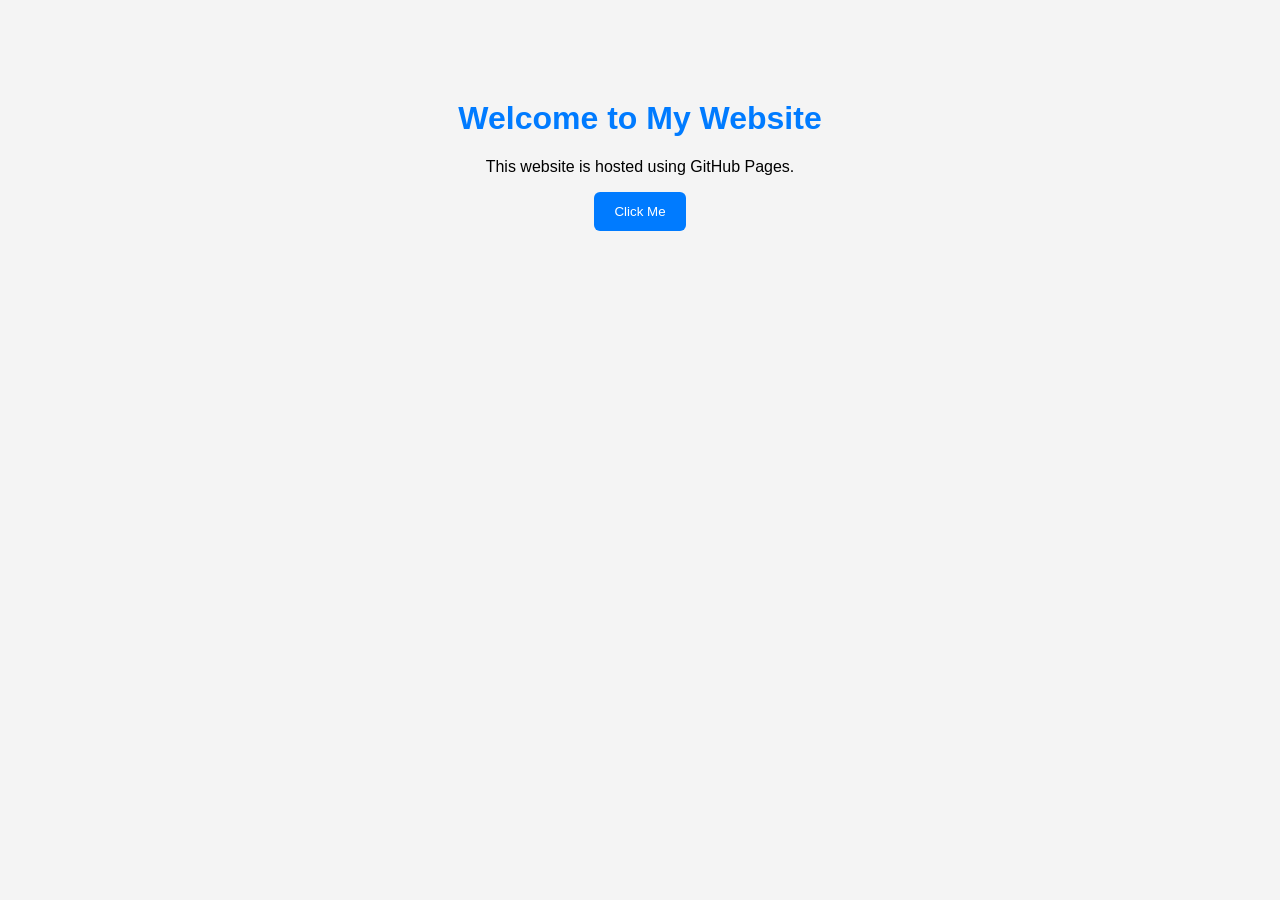
==== index.html @ 3cc074f6 "First website" ====
<!DOCTYPE html>
<html lang="en">
<head>
    <meta charset="UTF-8">
    <meta name="viewport" content="width=device-width, initial-scale=1.0">
    <title>My Static Website</title>

    <link rel="stylesheet" href="style.css">
</head>
<body>

    <h1>Welcome to My Website</h1>
    <p>This website is hosted using GitHub Pages.</p>

    <button onclick="showMessage()">Click Me</button>

    <script src="script.js"></script>

</body>
</html>
---- style.css ----
body{
    font-family: Arial, sans-serif;
    background:#f4f4f4;
    text-align:center;
    margin-top:100px;
}

h1{
    color:#007BFF;
}

button{
    padding:12px 20px;
    background:#007BFF;
    color:white;
    border:none;
    border-radius:6px;
    cursor:pointer;
}

button:hover{
    background:#0056b3;
}
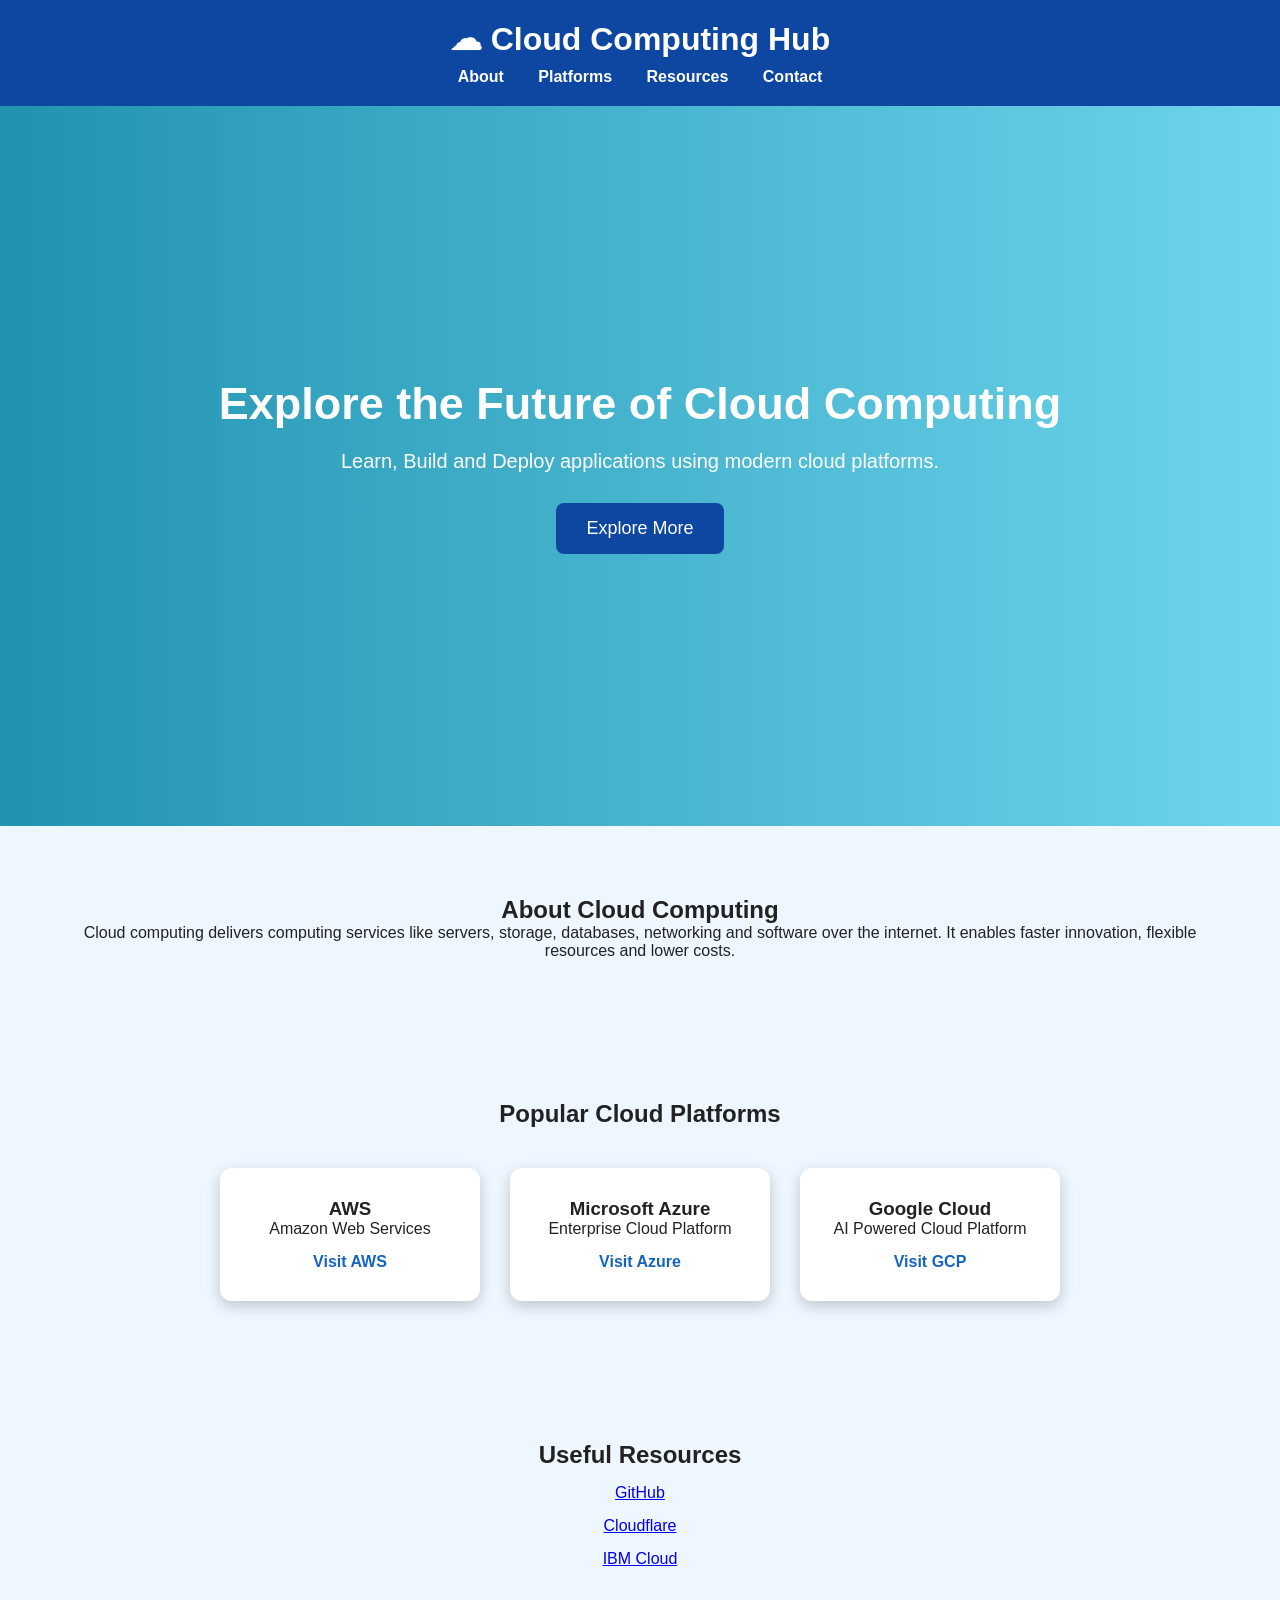
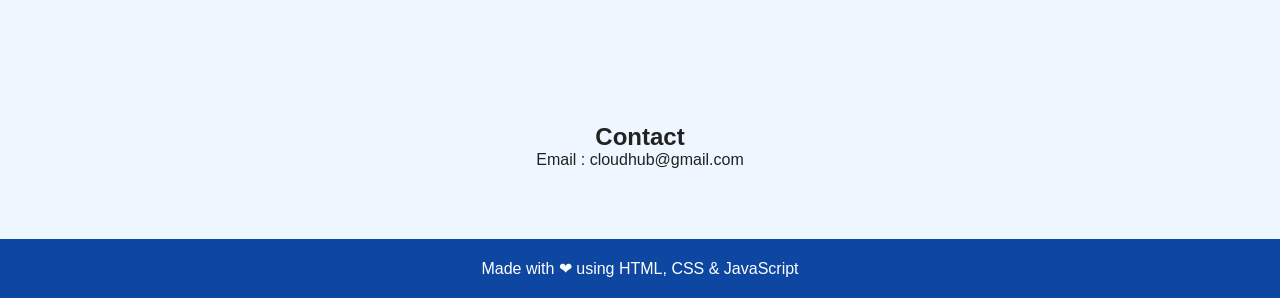
==== commit d460d5f7: "Updated Cloud Computing website" ====
--- a/index.html
+++ b/index.html
@@ -3,18 +3,139 @@
 <head>
     <meta charset="UTF-8">
     <meta name="viewport" content="width=device-width, initial-scale=1.0">
-    <title>My Static Website</title>
+    <title>Cloud Computing Hub</title>
 
     <link rel="stylesheet" href="style.css">
 </head>
+
 <body>
 
-    <h1>Welcome to My Website</h1>
-    <p>This website is hosted using GitHub Pages.</p>
+<header>
+    <h1>☁ Cloud Computing Hub</h1>
 
-    <button onclick="showMessage()">Click Me</button>
+    <nav>
+        <a href="#about">About</a>
+        <a href="#services">Platforms</a>
+        <a href="#resources">Resources</a>
+        <a href="#contact">Contact</a>
+    </nav>
+</header>
 
-    <script src="script.js"></script>
+<section class="hero">
+
+    <h2>Explore the Future of Cloud Computing</h2>
+
+    <p>
+        Learn, Build and Deploy applications using modern cloud platforms.
+    </p>
+
+    <button onclick="showMessage()">
+        Explore More
+    </button>
+
+</section>
+
+<section id="about">
+
+<h2>About Cloud Computing</h2>
+
+<p>
+Cloud computing delivers computing services like servers,
+storage, databases, networking and software over the internet.
+It enables faster innovation, flexible resources and lower costs.
+</p>
+
+</section>
+
+<section id="services">
+
+<h2>Popular Cloud Platforms</h2>
+
+<div class="cards">
+
+<div class="card">
+<h3>AWS</h3>
+<p>Amazon Web Services</p>
+
+<a href="https://aws.amazon.com" target="_blank">
+Visit AWS
+</a>
+
+</div>
+
+<div class="card">
+
+<h3>Microsoft Azure</h3>
+
+<p>Enterprise Cloud Platform</p>
+
+<a href="https://azure.microsoft.com" target="_blank">
+Visit Azure
+</a>
+
+</div>
+
+<div class="card">
+
+<h3>Google Cloud</h3>
+
+<p>AI Powered Cloud Platform</p>
+
+<a href="https://cloud.google.com" target="_blank">
+Visit GCP
+</a>
+
+</div>
+
+</div>
+
+</section>
+
+<section id="resources">
+
+<h2>Useful Resources</h2>
+
+<ul>
+
+<li>
+<a href="https://github.com" target="_blank">
+GitHub
+</a>
+</li>
+
+<li>
+<a href="https://www.cloudflare.com" target="_blank">
+Cloudflare
+</a>
+</li>
+
+<li>
+<a href="https://www.ibm.com/cloud" target="_blank">
+IBM Cloud
+</a>
+</li>
+
+</ul>
+
+</section>
+
+<section id="contact">
+
+<h2>Contact</h2>
+
+<p>Email : cloudhub@gmail.com</p>
+
+</section>
+
+<footer>
+
+<p>
+Made with ❤ using HTML, CSS & JavaScript
+</p>
+
+</footer>
+
+<script src="script.js"></script>
 
 </body>
 </html>
--- a/style.css
+++ b/style.css
@@ -1,23 +1,175 @@
-body{
-    font-family: Arial, sans-serif;
-    background:#f4f4f4;
-    text-align:center;
-    margin-top:100px;
+*{
+margin:0;
+padding:0;
+box-sizing:border-box;
+font-family:Arial, sans-serif;
 }
 
-h1{
-    color:#007BFF;
+body{
+background:#eef6ff;
+color:#222;
+}
+
+header{
+background:#0d47a1;
+color:white;
+padding:20px;
+text-align:center;
+}
+
+nav{
+margin-top:10px;
+}
+
+nav a{
+color:white;
+text-decoration:none;
+margin:15px;
+font-weight:bold;
+}
+
+nav a:hover{
+color:yellow;
+}
+
+.hero{
+
+height:80vh;
+
+display:flex;
+
+justify-content:center;
+
+align-items:center;
+
+flex-direction:column;
+
+background:linear-gradient(to right,#2193b0,#6dd5ed);
+
+color:white;
+
+text-align:center;
+
+}
+
+.hero h2{
+
+font-size:45px;
+
+margin-bottom:20px;
+
+}
+
+.hero p{
+
+font-size:20px;
+
+margin-bottom:30px;
+
 }
 
 button{
-    padding:12px 20px;
-    background:#007BFF;
-    color:white;
-    border:none;
-    border-radius:6px;
-    cursor:pointer;
+
+padding:15px 30px;
+
+border:none;
+
+background:#0d47a1;
+
+color:white;
+
+border-radius:8px;
+
+cursor:pointer;
+
+font-size:18px;
+
 }
 
 button:hover{
-    background:#0056b3;
+
+background:#1565c0;
+
+}
+
+section{
+
+padding:70px;
+
+text-align:center;
+
+}
+
+.cards{
+
+display:flex;
+
+justify-content:center;
+
+gap:30px;
+
+margin-top:40px;
+
+flex-wrap:wrap;
+
+}
+
+.card{
+
+background:white;
+
+padding:30px;
+
+width:260px;
+
+border-radius:12px;
+
+box-shadow:0 5px 15px rgba(0,0,0,.2);
+
+transition:.3s;
+
+}
+
+.card:hover{
+
+transform:translateY(-10px);
+
+}
+
+.card a{
+
+display:inline-block;
+
+margin-top:15px;
+
+text-decoration:none;
+
+color:#1565c0;
+
+font-weight:bold;
+
+}
+
+ul{
+
+list-style:none;
+
+}
+
+ul li{
+
+margin:15px;
+
+}
+
+footer{
+
+background:#0d47a1;
+
+color:white;
+
+padding:20px;
+
+text-align:center;
+
 }
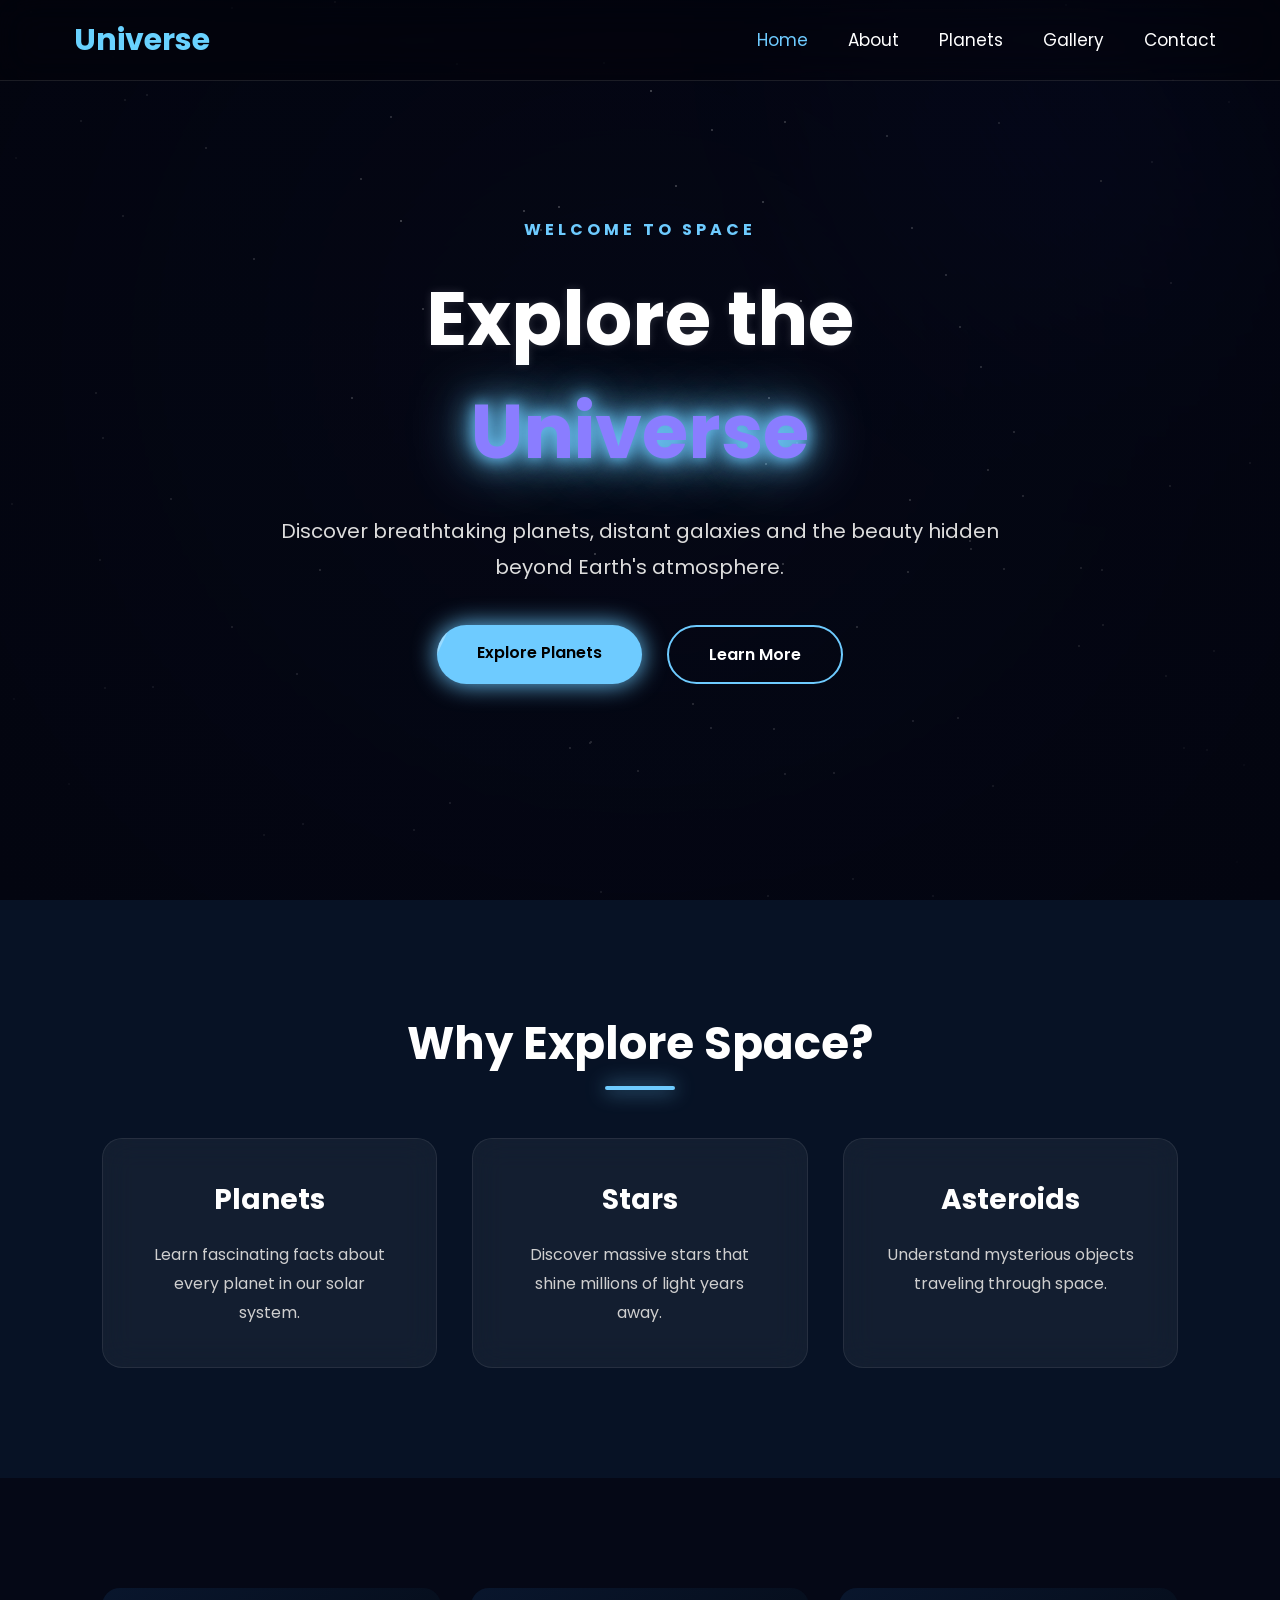
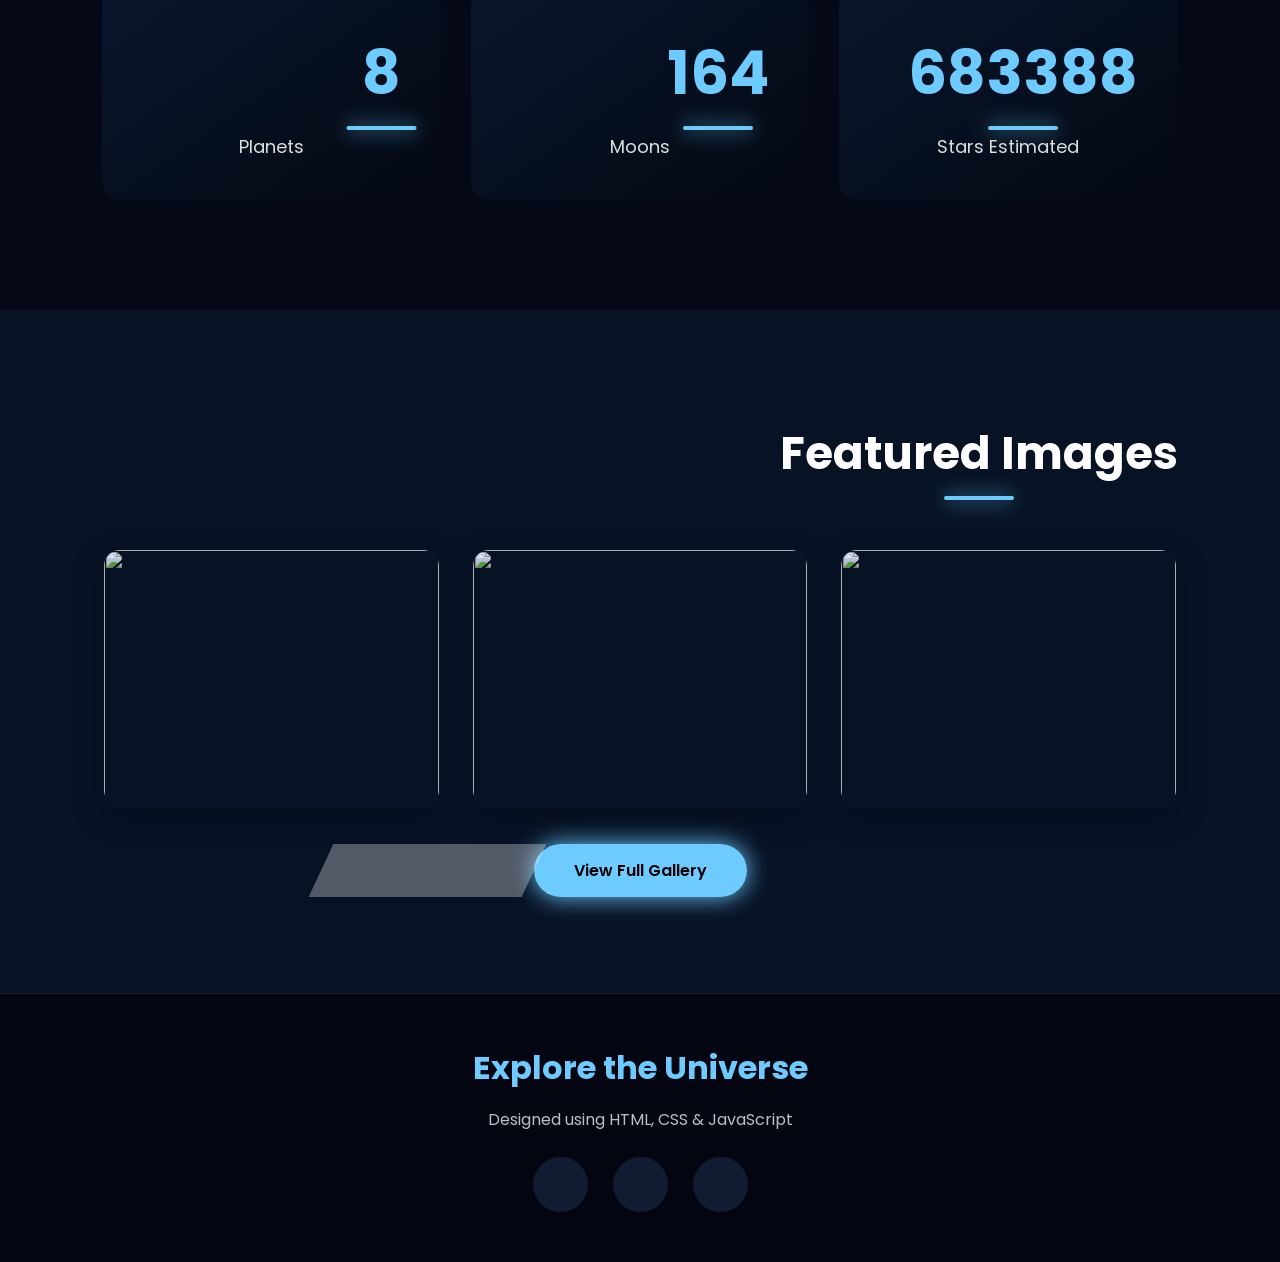
==== commit 4ed6e067: "Completed Universe website" ====
--- a/index.html
+++ b/index.html
@@ -3,137 +3,210 @@
 <head>
     <meta charset="UTF-8">
     <meta name="viewport" content="width=device-width, initial-scale=1.0">
-    <title>Cloud Computing Hub</title>
+    <title>Explore the Universe</title>
 
     <link rel="stylesheet" href="style.css">
+
+    <link href="https://fonts.googleapis.com/css2?family=Poppins:wght@300;400;600;700&display=swap" rel="stylesheet">
+
+    <script src="https://kit.fontawesome.com/4d5f1e89b4.js" crossorigin="anonymous"></script>
 </head>
 
 <body>
 
+<div id="loader">
+    <div class="planet-loader"></div>
+    <h2>Launching...</h2>
+</div>
+
 <header>
-    <h1>☁ Cloud Computing Hub</h1>
-
-    <nav>
-        <a href="#about">About</a>
-        <a href="#services">Platforms</a>
-        <a href="#resources">Resources</a>
-        <a href="#contact">Contact</a>
-    </nav>
+
+<nav>
+
+<h1 class="logo">
+<i class="fas fa-rocket"></i> Universe
+</h1>
+
+<ul>
+
+<li><a href="index.html" class="active">Home</a></li>
+
+<li><a href="about.html">About</a></li>
+
+<li><a href="planet.html">Planets</a></li>
+
+<li><a href="gallery.html">Gallery</a></li>
+
+<li><a href="contact.html">Contact</a></li>
+
+</ul>
+
+</nav>
+
 </header>
 
 <section class="hero">
 
-    <h2>Explore the Future of Cloud Computing</h2>
-
-    <p>
-        Learn, Build and Deploy applications using modern cloud platforms.
-    </p>
-
-    <button onclick="showMessage()">
-        Explore More
-    </button>
-
-</section>
-
-<section id="about">
-
-<h2>About Cloud Computing</h2>
-
-<p>
-Cloud computing delivers computing services like servers,
-storage, databases, networking and software over the internet.
-It enables faster innovation, flexible resources and lower costs.
-</p>
-
-</section>
-
-<section id="services">
-
-<h2>Popular Cloud Platforms</h2>
+<div class="overlay"></div>
+
+<div class="hero-content">
+
+<h4>WELCOME TO SPACE</h4>
+
+<h1>
+Explore the <span>Universe</span>
+</h1>
+
+<p>
+
+Discover breathtaking planets, distant galaxies and
+the beauty hidden beyond Earth's atmosphere.
+
+</p>
+
+<div class="buttons">
+
+<a href="planet.html" class="btn">
+Explore Planets
+</a>
+
+<a href="about.html" class="btn2">
+Learn More
+</a>
+
+</div>
+
+</div>
+
+</section>
+
+<section class="features">
+
+<h2>Why Explore Space?</h2>
 
 <div class="cards">
 
 <div class="card">
-<h3>AWS</h3>
-<p>Amazon Web Services</p>
-
-<a href="https://aws.amazon.com" target="_blank">
-Visit AWS
+
+<i class="fas fa-globe"></i>
+
+<h3>Planets</h3>
+
+<p>
+
+Learn fascinating facts about every planet in our
+solar system.
+
+</p>
+
+</div>
+
+<div class="card">
+
+<i class="fas fa-star"></i>
+
+<h3>Stars</h3>
+
+<p>
+
+Discover massive stars that shine millions of light
+years away.
+
+</p>
+
+</div>
+
+<div class="card">
+
+<i class="fas fa-meteor"></i>
+
+<h3>Asteroids</h3>
+
+<p>
+
+Understand mysterious objects traveling through space.
+
+</p>
+
+</div>
+
+</div>
+
+</section>
+
+<section class="stats">
+
+<div class="stat">
+
+<h2 class="counter" data-target="8">0</h2>
+
+<p>Planets</p>
+
+</div>
+
+<div class="stat">
+
+<h2 class="counter" data-target="200">0</h2>
+
+<p>Moons</p>
+
+</div>
+
+<div class="stat">
+
+<h2 class="counter" data-target="1000000">0</h2>
+
+<p>Stars Estimated</p>
+
+</div>
+
+</section>
+
+<section class="gallery-preview">
+
+<h2>Featured Images</h2>
+
+<div class="gallery-grid">
+
+<img src="images/earth.jpg">
+
+<img src="images/mars.jpg">
+
+<img src="images/stars.jpg">
+
+</div>
+
+<a href="gallery.html" class="btn">
+View Full Gallery
 </a>
 
-</div>
-
-<div class="card">
-
-<h3>Microsoft Azure</h3>
-
-<p>Enterprise Cloud Platform</p>
-
-<a href="https://azure.microsoft.com" target="_blank">
-Visit Azure
-</a>
-
-</div>
-
-<div class="card">
-
-<h3>Google Cloud</h3>
-
-<p>AI Powered Cloud Platform</p>
-
-<a href="https://cloud.google.com" target="_blank">
-Visit GCP
-</a>
-
-</div>
-
-</div>
-
-</section>
-
-<section id="resources">
-
-<h2>Useful Resources</h2>
-
-<ul>
-
-<li>
-<a href="https://github.com" target="_blank">
-GitHub
-</a>
-</li>
-
-<li>
-<a href="https://www.cloudflare.com" target="_blank">
-Cloudflare
-</a>
-</li>
-
-<li>
-<a href="https://www.ibm.com/cloud" target="_blank">
-IBM Cloud
-</a>
-</li>
-
-</ul>
-
-</section>
-
-<section id="contact">
-
-<h2>Contact</h2>
-
-<p>Email : cloudhub@gmail.com</p>
-
 </section>
 
 <footer>
 
-<p>
-Made with ❤ using HTML, CSS & JavaScript
-</p>
+<h3>Explore the Universe</h3>
+
+<p>
+
+Designed using HTML, CSS & JavaScript
+
+</p>
+
+<div class="social">
+
+<i class="fab fa-instagram"></i>
+
+<i class="fab fa-github"></i>
+
+<i class="fab fa-linkedin"></i>
+
+</div>
 
 </footer>
+
+<button id="topBtn">
+<i class="fas fa-arrow-up"></i>
+</button>
 
 <script src="script.js"></script>
 
--- a/style.css
+++ b/style.css
@@ -1,175 +1,1088 @@
+/* ===========================
+   GOOGLE FONT & RESET
+=========================== */
+
 *{
-margin:0;
-padding:0;
-box-sizing:border-box;
-font-family:Arial, sans-serif;
+    margin:0;
+    padding:0;
+    box-sizing:border-box;
+    font-family:'Poppins',sans-serif;
+}
+
+html{
+    scroll-behavior:smooth;
 }
 
 body{
-background:#eef6ff;
-color:#222;
-}
+    background:#050816;
+    color:white;
+    overflow-x:hidden;
+}
+
+/* ===========================
+   LOADER
+=========================== */
+
+#loader{
+    position:fixed;
+    inset:0;
+    background:#050816;
+    display:flex;
+    justify-content:center;
+    align-items:center;
+    flex-direction:column;
+    z-index:9999;
+}
+
+.planet-loader{
+    width:90px;
+    height:90px;
+    border-radius:50%;
+    border:8px solid rgba(255,255,255,.2);
+    border-top:8px solid #6ecbff;
+    animation:spin 1s linear infinite;
+    margin-bottom:20px;
+}
+
+@keyframes spin{
+    from{
+        transform:rotate(0deg);
+    }
+    to{
+        transform:rotate(360deg);
+    }
+}
+
+/* ===========================
+   NAVBAR
+=========================== */
 
 header{
-background:#0d47a1;
+    position:fixed;
+    width:100%;
+    top:0;
+    left:0;
+    z-index:1000;
+    background:rgba(0,0,0,.25);
+    backdrop-filter:blur(18px);
+    border-bottom:1px solid rgba(255,255,255,.1);
+}
+
+nav{
+    width:90%;
+    margin:auto;
+    height:80px;
+    display:flex;
+    justify-content:space-between;
+    align-items:center;
+}
+
+.logo{
+    color:#69d2ff;
+    font-size:30px;
+    font-weight:700;
+}
+
+.logo i{
+    margin-right:10px;
+}
+
+nav ul{
+    list-style:none;
+    display:flex;
+    gap:40px;
+}
+
+nav ul li a{
+    text-decoration:none;
+    color:white;
+    font-size:17px;
+    transition:.3s;
+    position:relative;
+}
+
+nav ul li a:hover,
+.active{
+    color:#6ecbff;
+}
+
+nav ul li a::after{
+    content:"";
+    position:absolute;
+    left:0;
+    bottom:-8px;
+    width:0%;
+    height:2px;
+    background:#6ecbff;
+    transition:.4s;
+}
+
+nav ul li a:hover::after{
+    width:100%;
+}
+
+/* ===========================
+   HERO SECTION
+=========================== */
+
+.hero{
+    height:100vh;
+    display:flex;
+    justify-content:center;
+    align-items:center;
+    text-align:center;
+    position:relative;
+    overflow:hidden;
+    background:
+    linear-gradient(rgba(5,8,22,.55),rgba(5,8,22,.8)),
+    url("images/stars.jpg");
+    background-size:cover;
+    background-position:center;
+}
+
+.overlay{
+    position:absolute;
+    width:100%;
+    height:100%;
+    background:radial-gradient(circle,transparent,#030510);
+}
+
+.hero-content{
+    position:relative;
+    z-index:10;
+    width:70%;
+}
+
+.hero-content h4{
+    color:#6ecbff;
+    letter-spacing:4px;
+    margin-bottom:20px;
+    animation:fadeDown 1s;
+}
+
+.hero-content h1{
+    font-size:75px;
+    margin-bottom:25px;
+    animation:fadeUp 1s;
+}
+
+.hero-content h1 span{
+    color:#8a7dff;
+}
+
+.hero-content p{
+    color:#ddd;
+    line-height:1.8;
+    font-size:20px;
+    margin-bottom:40px;
+}
+
+/* ===========================
+   BUTTONS
+=========================== */
+
+.buttons{
+    display:flex;
+    justify-content:center;
+    gap:25px;
+    flex-wrap:wrap;
+}
+
+.btn,
+.btn2{
+    padding:15px 40px;
+    border-radius:50px;
+    text-decoration:none;
+    font-weight:600;
+    transition:.4s;
+}
+
+.btn{
+    background:#6ecbff;
+    color:#000;
+    box-shadow:0 0 25px #6ecbff;
+}
+
+.btn:hover{
+    transform:translateY(-6px);
+    box-shadow:0 0 40px #6ecbff;
+}
+
+.btn2{
+    border:2px solid #6ecbff;
+    color:white;
+}
+
+.btn2:hover{
+    background:#6ecbff;
+    color:black;
+}
+
+/* ===========================
+   SECTION COMMON
+=========================== */
+
+section{
+    padding:110px 8%;
+}
+
+section h2{
+    text-align:center;
+    font-size:45px;
+    margin-bottom:60px;
+}
+
+/* ===========================
+   ANIMATIONS
+=========================== */
+
+@keyframes fadeUp{
+    from{
+        opacity:0;
+        transform:translateY(50px);
+    }
+    to{
+        opacity:1;
+        transform:translateY(0);
+    }
+}
+
+@keyframes fadeDown{
+    from{
+        opacity:0;
+        transform:translateY(-50px);
+    }
+    to{
+        opacity:1;
+        transform:translateY(0);
+    }
+}
+
+/* ===========================
+   FLOATING STARS
+=========================== */
+
+body::before{
+    content:"";
+    position:fixed;
+    width:2px;
+    height:2px;
+    background:white;
+    box-shadow:
+    80px 120px white,
+    200px 50px white,
+    400px 220px white,
+    650px 90px white,
+    800px 300px white,
+    1100px 180px white,
+    1300px 70px white,
+    1500px 260px white,
+    1700px 120px white;
+    animation:twinkle 3s infinite alternate;
+}
+
+@keyframes twinkle{
+    from{
+        opacity:.3;
+    }
+    to{
+        opacity:1;
+    }
+}
+/* ==========================================
+   FEATURES SECTION
+========================================== */
+
+.features{
+    background:#071225;
+}
+
+.cards{
+    display:grid;
+    grid-template-columns:repeat(auto-fit,minmax(280px,1fr));
+    gap:35px;
+}
+
+.card{
+    background:rgba(255,255,255,.05);
+    backdrop-filter:blur(15px);
+    border:1px solid rgba(255,255,255,.08);
+    border-radius:20px;
+    padding:40px;
+    text-align:center;
+    transition:.5s;
+    cursor:pointer;
+}
+
+.card:hover{
+    transform:translateY(-15px) scale(1.03);
+    box-shadow:0 15px 40px rgba(110,203,255,.3);
+}
+
+.card i{
+    font-size:60px;
+    color:#6ecbff;
+    margin-bottom:25px;
+}
+
+.card h3{
+    margin-bottom:20px;
+    font-size:28px;
+}
+
+.card p{
+    color:#cfcfcf;
+    line-height:1.8;
+}
+
+/* ==========================================
+   STATS SECTION
+========================================== */
+
+.stats{
+    display:grid;
+    grid-template-columns:repeat(auto-fit,minmax(220px,1fr));
+    gap:30px;
+    text-align:center;
+    background:#050816;
+}
+
+.stat{
+    background:linear-gradient(145deg,#09162d,#040912);
+    padding:40px;
+    border-radius:18px;
+    transition:.4s;
+}
+
+.stat:hover{
+    transform:translateY(-10px);
+    box-shadow:0 0 30px rgba(110,203,255,.25);
+}
+
+.stat h2{
+    font-size:60px;
+    color:#6ecbff;
+    margin-bottom:15px;
+}
+
+.stat p{
+    color:#ddd;
+    font-size:18px;
+}
+
+/* ==========================================
+   GALLERY PREVIEW
+========================================== */
+
+.gallery-preview{
+    background:#071225;
+    text-align:center;
+}
+
+.gallery-grid{
+    display:grid;
+    grid-template-columns:repeat(auto-fit,minmax(320px,1fr));
+    gap:30px;
+    margin-bottom:50px;
+}
+
+.gallery-grid img{
+    width:100%;
+    height:260px;
+    object-fit:cover;
+    border-radius:18px;
+    transition:.5s;
+    cursor:pointer;
+    border:2px solid transparent;
+}
+
+.gallery-grid img:hover{
+    transform:scale(1.08);
+    border:2px solid #6ecbff;
+    box-shadow:0 0 35px rgba(110,203,255,.4);
+}
+
+/* ==========================================
+   FOOTER
+========================================== */
+
+footer{
+    background:#030510;
+    text-align:center;
+    padding:50px 20px;
+    border-top:1px solid rgba(255,255,255,.08);
+}
+
+footer h3{
+    font-size:32px;
+    color:#6ecbff;
+    margin-bottom:15px;
+}
+
+footer p{
+    color:#bfbfbf;
+    margin-bottom:25px;
+}
+
+.social{
+    display:flex;
+    justify-content:center;
+    gap:25px;
+}
+
+.social i{
+    width:55px;
+    height:55px;
+    line-height:55px;
+    border-radius:50%;
+    background:#111c32;
+    color:#6ecbff;
+    font-size:24px;
+    transition:.4s;
+    cursor:pointer;
+}
+
+.social i:hover{
+    background:#6ecbff;
+    color:black;
+    transform:rotate(360deg) scale(1.15);
+}
+
+/* ==========================================
+   BACK TO TOP BUTTON
+========================================== */
+
+#topBtn{
+    position:fixed;
+    right:30px;
+    bottom:30px;
+    width:55px;
+    height:55px;
+    border:none;
+    border-radius:50%;
+    background:#6ecbff;
+    color:black;
+    font-size:22px;
+    cursor:pointer;
+    display:none;
+    box-shadow:0 0 20px #6ecbff;
+    transition:.4s;
+    z-index:1000;
+}
+
+#topBtn:hover{
+    transform:translateY(-8px);
+}
+
+/* ==========================================
+   SCROLLBAR
+========================================== */
+
+::-webkit-scrollbar{
+    width:10px;
+}
+
+::-webkit-scrollbar-track{
+    background:#030510;
+}
+
+::-webkit-scrollbar-thumb{
+    background:#6ecbff;
+    border-radius:20px;
+}
+
+::-webkit-scrollbar-thumb:hover{
+    background:#8a7dff;
+}
+
+/* ==========================================
+   GLOWING SECTION TITLES
+========================================== */
+
+section h2{
+    position:relative;
+    display:inline-block;
+    left:50%;
+    transform:translateX(-50%);
+}
+
+section h2::after{
+    content:"";
+    position:absolute;
+    left:50%;
+    bottom:-12px;
+    transform:translateX(-50%);
+    width:70px;
+    height:4px;
+    background:#6ecbff;
+    border-radius:20px;
+    box-shadow:0 0 20px #6ecbff;
+}
+
+/* ==========================================
+   IMAGE HOVER EFFECT
+========================================== */
+
+.gallery-grid img{
+    filter:brightness(.9);
+}
+
+.gallery-grid img:hover{
+    filter:brightness(1.1);
+}
+
+/* ==========================================
+   GLASS EFFECT
+========================================== */
+
+.glass{
+    background:rgba(255,255,255,.08);
+    backdrop-filter:blur(15px);
+    border:1px solid rgba(255,255,255,.1);
+}
+
+/* ==========================================
+   FLOATING ANIMATION
+========================================== */
+
+@keyframes floating{
+
+    0%{
+        transform:translateY(0px);
+    }
+
+    50%{
+        transform:translateY(-10px);
+    }
+
+    100%{
+        transform:translateY(0px);
+    }
+
+}
+
+.card{
+    animation:floating 6s ease-in-out infinite;
+}
+
+/* ==========================================
+   HOVER GLOW
+========================================== */
+
+.card:hover h3{
+    color:#6ecbff;
+}
+
+.card:hover p{
+    color:white;
+}
+
+/* ==========================================
+   HERO TEXT GLOW
+========================================== */
+
+.hero-content h1 span{
+    text-shadow:
+    0 0 15px #6ecbff,
+    0 0 30px #6ecbff,
+    0 0 60px #6ecbff;
+}
+
+.hero-content h1{
+    text-shadow:0 0 10px rgba(255,255,255,.15);
+}
+
+/* ==========================================
+   BUTTON GLOW
+========================================== */
+
+.btn{
+    position:relative;
+    overflow:hidden;
+}
+
+.btn::before{
+    content:"";
+    position:absolute;
+    top:0;
+    left:-100%;
+    width:100%;
+    height:100%;
+    background:rgba(255,255,255,.3);
+    transform:skewX(-25deg);
+    transition:.7s;
+}
+
+.btn:hover::before{
+    left:130%;
+}
+/* ==========================================
+   CONTACT PAGE
+========================================== */
+
+.contact-section{
+    padding:120px 10%;
+    background:#071225;
+}
+
+.contact-container{
+    max-width:800px;
+    margin:auto;
+    background:rgba(255,255,255,.05);
+    backdrop-filter:blur(20px);
+    border-radius:20px;
+    padding:50px;
+    box-shadow:0 0 30px rgba(0,0,0,.3);
+}
+
+.contact-container h2{
+    text-align:center;
+    margin-bottom:40px;
+}
+
+.contact-container input,
+.contact-container textarea{
+    width:100%;
+    padding:18px;
+    margin-bottom:20px;
+    border:none;
+    border-radius:10px;
+    background:#101d38;
+    color:white;
+    font-size:16px;
+    outline:none;
+}
+
+.contact-container textarea{
+    height:180px;
+    resize:none;
+}
+
+.contact-container input:focus,
+.contact-container textarea:focus{
+    box-shadow:0 0 15px #6ecbff;
+}
+
+.contact-container button{
+    width:100%;
+    padding:18px;
+    border:none;
+    border-radius:10px;
+    background:#6ecbff;
+    color:black;
+    font-size:18px;
+    cursor:pointer;
+    transition:.4s;
+}
+
+.contact-container button:hover{
+    background:#8a7dff;
+    color:white;
+}
+
+/* ==========================================
+   ABOUT PAGE
+========================================== */
+
+.about-section{
+    padding:120px 8%;
+    background:#050816;
+}
+
+.about-container{
+    display:grid;
+    grid-template-columns:1fr 1fr;
+    gap:50px;
+    align-items:center;
+}
+
+.about-container img{
+    width:100%;
+    border-radius:20px;
+    transition:.5s;
+}
+
+.about-container img:hover{
+    transform:scale(1.05);
+    box-shadow:0 0 30px rgba(110,203,255,.4);
+}
+
+.about-text h2{
+    text-align:left;
+    margin-bottom:25px;
+}
+
+.about-text p{
+    line-height:2;
+    color:#d8d8d8;
+    font-size:17px;
+}
+
+/* ==========================================
+   PLANETS PAGE
+========================================== */
+
+.planets{
+    padding:120px 8%;
+}
+
+.planet-grid{
+    display:grid;
+    grid-template-columns:repeat(auto-fit,minmax(260px,1fr));
+    gap:35px;
+}
+
+.planet-card{
+    background:#101d38;
+    border-radius:20px;
+    overflow:hidden;
+    transition:.5s;
+}
+
+.planet-card img{
+    width:100%;
+    height:220px;
+    object-fit:cover;
+}
+
+.planet-card h3{
+    padding:20px;
+    text-align:center;
+}
+
+.planet-card p{
+    padding:0 20px 25px;
+    color:#d5d5d5;
+    text-align:center;
+}
+
+.planet-card:hover{
+    transform:translateY(-15px);
+    box-shadow:0 0 35px rgba(110,203,255,.35);
+}
+
+/* ==========================================
+   FULL GALLERY
+========================================== */
+
+.gallery-page{
+    padding:120px 8%;
+}
+
+.gallery-page .gallery-grid img{
+    height:300px;
+}
+
+/* ==========================================
+   PAGE BANNER
+========================================== */
+
+.page-banner{
+    height:55vh;
+    background:
+    linear-gradient(rgba(0,0,0,.55),rgba(0,0,0,.6)),
+    url("images/stars.jpg");
+    background-size:cover;
+    background-position:center;
+    display:flex;
+    justify-content:center;
+    align-items:center;
+    text-align:center;
+}
+
+.page-banner h1{
+    font-size:65px;
+    color:white;
+    text-shadow:0 0 20px #6ecbff;
+}
+
+/* ==========================================
+   FADE-IN ANIMATION
+========================================== */
+
+.fade{
+    opacity:0;
+    transform:translateY(50px);
+    transition:1s;
+}
+
+.fade.show{
+    opacity:1;
+    transform:translateY(0);
+}
+
+/* ==========================================
+   RESPONSIVE DESIGN
+========================================== */
+
+@media(max-width:1000px){
+
+.about-container{
+    grid-template-columns:1fr;
+}
+
+.hero-content{
+    width:90%;
+}
+
+.hero-content h1{
+    font-size:55px;
+}
+
+nav{
+    flex-direction:column;
+    height:auto;
+    padding:20px;
+}
+
+nav ul{
+    margin-top:20px;
+    flex-wrap:wrap;
+    justify-content:center;
+    gap:20px;
+}
+
+}
+
+@media(max-width:768px){
+
+.hero-content h1{
+    font-size:42px;
+}
+
+.hero-content p{
+    font-size:17px;
+}
+
+.buttons{
+    flex-direction:column;
+}
+
+.btn,
+.btn2{
+    width:230px;
+    text-align:center;
+}
+
+.gallery-grid{
+    grid-template-columns:1fr;
+}
+
+.cards{
+    grid-template-columns:1fr;
+}
+
+.stats{
+    grid-template-columns:1fr;
+}
+
+.page-banner h1{
+    font-size:42px;
+}
+
+.contact-container{
+    padding:30px;
+}
+
+}
+
+@media(max-width:500px){
+
+.logo{
+    font-size:24px;
+}
+
+.hero-content h1{
+    font-size:35px;
+}
+
+section h2{
+    font-size:34px;
+}
+
+.hero{
+    padding-top:90px;
+}
+
+}
+
+/* ==========================================
+   EXTRA BACKGROUND GLOW
+========================================== */
+
+body::after{
+    content:"";
+    position:fixed;
+    width:600px;
+    height:600px;
+    border-radius:50%;
+    background:radial-gradient(circle,#284cff55,transparent);
+    top:-250px;
+    right:-200px;
+    filter:blur(100px);
+    z-index:-1;
+}
+
+/* ==========================================
+   SELECTION COLOR
+========================================== */
+
+::selection{
+    background:#6ecbff;
+    color:black;
+}
+
+/* ==========================================
+   HERO FLOATING EFFECT
+========================================== */
+
+.hero-content{
+    animation:heroFloat 5s ease-in-out infinite;
+}
+
+@keyframes heroFloat{
+
+0%{
+transform:translateY(0px);
+}
+
+50%{
+transform:translateY(-10px);
+}
+
+100%{
+transform:translateY(0px);
+}
+
+}
+
+/* ==========================================
+   IMAGE SHADOW
+========================================== */
+
+img{
+    box-shadow:0 10px 30px rgba(0,0,0,.25);
+}
+
+/* ==========================================
+   SMOOTH HOVER FOR LINKS
+========================================== */
+
+a{
+    transition:.35s;
+}
+
+/* ==========================================
+   END
+========================================== */
+/* Random Stars */
+
+.star{
+    position:fixed;
+    width:2px;
+    height:2px;
+    background:white;
+    border-radius:50%;
+    animation:twinkleStar infinite alternate;
+    z-index:-1;
+}
+
+@keyframes twinkleStar{
+
+0%{
+opacity:.2;
+transform:scale(.5);
+}
+
+100%{
+opacity:1;
+transform:scale(1.6);
+}
+
+}
+
+/* Ripple Effect */
+
+.btn{
+position:relative;
+overflow:hidden;
+}
+
+.ripple{
+position:absolute;
+border-radius:50%;
+background:rgba(255,255,255,.5);
+transform:scale(0);
+animation:ripple .6s linear;
+pointer-events:none;
+}
+
+@keyframes ripple{
+
+to{
+transform:scale(4);
+opacity:0;
+}
+
+}
+/* ==========================
+   GALLERY CARDS
+========================== */
+
+.gallery-card{
+
+position:relative;
+overflow:hidden;
+border-radius:20px;
+cursor:pointer;
+
+}
+
+.gallery-card img{
+
+width:100%;
+height:300px;
+object-fit:cover;
+transition:.6s;
+
+}
+
+.gallery-card:hover img{
+
+transform:scale(1.15);
+
+}
+
+.overlay-text{
+
+position:absolute;
+left:0;
+bottom:-100%;
+width:100%;
+padding:25px;
+background:linear-gradient(transparent,rgba(0,0,0,.95));
+transition:.5s;
 color:white;
-padding:20px;
-text-align:center;
-}
-
-nav{
-margin-top:10px;
-}
-
-nav a{
-color:white;
-text-decoration:none;
-margin:15px;
-font-weight:bold;
-}
-
-nav a:hover{
-color:yellow;
-}
-
-.hero{
-
-height:80vh;
-
-display:flex;
-
-justify-content:center;
-
-align-items:center;
-
-flex-direction:column;
-
-background:linear-gradient(to right,#2193b0,#6dd5ed);
-
-color:white;
-
-text-align:center;
-
-}
-
-.hero h2{
-
-font-size:45px;
-
-margin-bottom:20px;
-
-}
-
-.hero p{
-
-font-size:20px;
-
-margin-bottom:30px;
-
-}
-
-button{
-
-padding:15px 30px;
-
-border:none;
-
-background:#0d47a1;
-
-color:white;
-
-border-radius:8px;
-
-cursor:pointer;
-
-font-size:18px;
-
-}
-
-button:hover{
-
-background:#1565c0;
-
-}
-
-section{
-
-padding:70px;
-
-text-align:center;
-
-}
-
-.cards{
-
-display:flex;
-
-justify-content:center;
-
-gap:30px;
-
-margin-top:40px;
-
-flex-wrap:wrap;
-
-}
-
-.card{
-
-background:white;
-
-padding:30px;
-
-width:260px;
-
-border-radius:12px;
-
-box-shadow:0 5px 15px rgba(0,0,0,.2);
-
-transition:.3s;
-
-}
-
-.card:hover{
-
-transform:translateY(-10px);
-
-}
-
-.card a{
-
-display:inline-block;
-
-margin-top:15px;
-
-text-decoration:none;
-
-color:#1565c0;
-
-font-weight:bold;
-
-}
-
-ul{
-
-list-style:none;
-
-}
-
-ul li{
-
-margin:15px;
-
-}
-
-footer{
-
-background:#0d47a1;
-
-color:white;
-
-padding:20px;
-
-text-align:center;
+
+}
+
+.gallery-card:hover .overlay-text{
+
+bottom:0;
+
+}
+
+.overlay-text h3{
+
+font-size:28px;
+margin-bottom:10px;
+color:#6ecbff;
+
+}
+
+.overlay-text p{
+
+font-size:16px;
+color:#ddd;
 
 }
